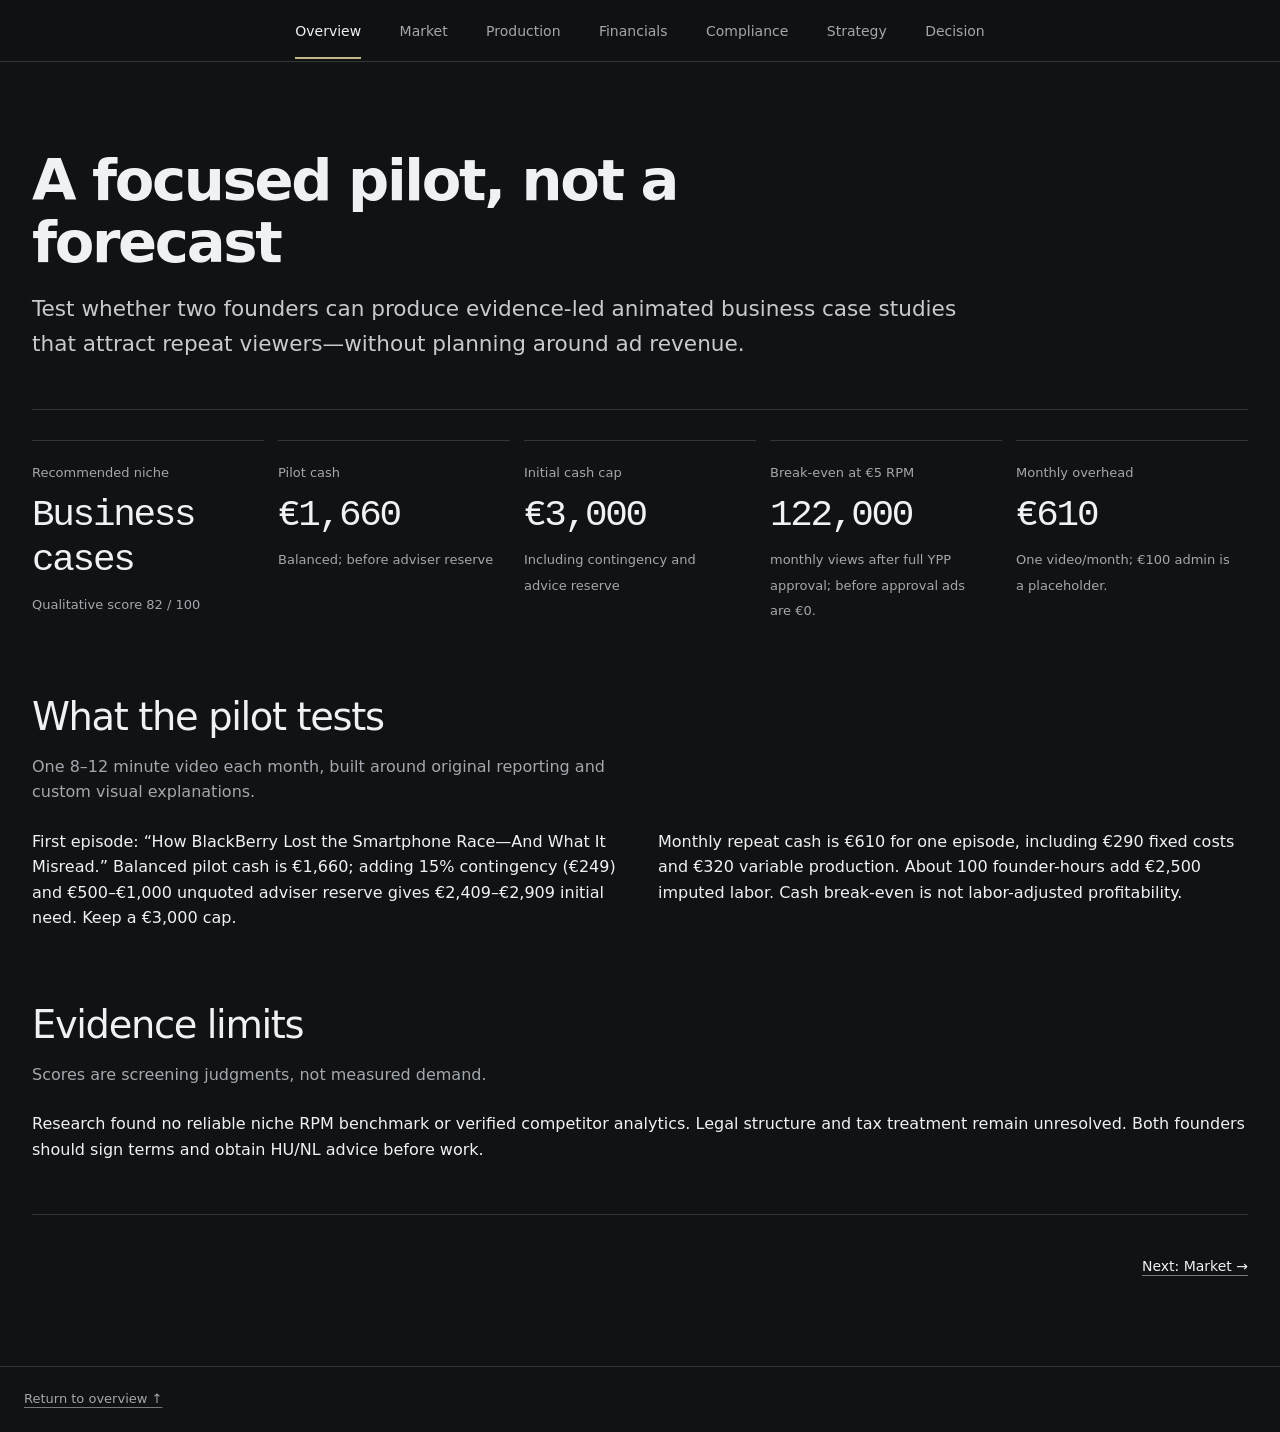
==== business-report/index.html @ 0f499d49 "Publish AI Video Plan 2027 project" ====
<!doctype html>
<html lang="en">
<head>
  <meta charset="utf-8"><meta name="viewport" content="width=device-width,initial-scale=1">
  <meta name="theme-color" content="#101214"><meta name="description" content="An evidence-led interactive business report on a proposed AI-assisted video channel.">
  <title>AI Video Monetization Plan 2027</title><link rel="stylesheet" href="styles.css"><link rel="stylesheet" href="responsive.css">
  <script src="data.js" defer></script><script src="app.js" defer></script><script src="finance.js" defer></script><script src="extra.js" defer></script><script src="boot.js" defer></script>
</head>
<body>
  <a class="skip" href="#main">Skip to report</a>
  <header class="topbar"><button class="menu-toggle" aria-expanded="false" aria-controls="primary-nav">Sections</button>
    <nav id="primary-nav" aria-label="Report sections"><div id="nav-links"></div></nav>
  </header>
  <main id="main" tabindex="-1"><div id="app" aria-live="polite"></div><div hidden aria-hidden="true"><span id="overview"></span><span id="market"></span><span id="production"></span><span id="financials"></span><span id="compliance"></span><span id="strategy"></span><span id="decision"></span></div></main>
  <footer class="site-footer"><a href="#overview">Return to overview ↑</a></footer>
</body>
</html>
---- business-report/styles.css ----
:root{color-scheme:dark;--bg:#101214;--surface:#191c1f;--surface2:#22262a;--text:#f0f1f2;--muted:#a2a8ad;--line:#30363b;--accent:#c5b58a;--green:#8db5a0;--red:#d58d83;--blue:#91a9bc;--max:1320px;--sans:Inter,ui-sans-serif,system-ui,-apple-system,"Segoe UI",sans-serif;--mono:ui-monospace,"SFMono-Regular",Consolas,monospace}*{box-sizing:border-box}html{scroll-behavior:smooth}body{margin:0;background:var(--bg);color:var(--text);font:16px/1.6 var(--sans);font-feature-settings:"tnum" 1,"ss01" 1}a{color:inherit;text-decoration-color:#747b80;text-underline-offset:4px}a:hover{color:var(--accent)}button,input,select{font:inherit}button,a,input,select{accent-color:var(--accent)}button{color:inherit}.skip{position:absolute;left:-999px;top:8px}.skip:focus{left:8px;z-index:20;background:var(--surface);padding:10px}.topbar{height:auto;min-height:62px;border-bottom:1px solid var(--line);position:sticky;top:0;background:#101214f2;backdrop-filter:blur(12px);z-index:10;display:flex;justify-content:center;align-items:center}.topbar nav{width:100%;max-width:var(--max);padding:0 28px}.menu-toggle{display:none}#nav-links{display:flex;justify-content:center;gap:clamp(14px,3vw,40px)}.page-head{display:grid;grid-template-columns:minmax(0,1fr);gap:18px;align-items:start;padding:24px 0 32px;border-bottom:1px solid var(--line)}h1{font-size:clamp(2.25rem,4.5vw,4rem);line-height:1.08;letter-spacing:-.04em;font-weight:560;max-width:900px;margin:8px 0 18px}h2{font-size:clamp(1.65rem,3vw,2.45rem);line-height:1.16;letter-spacing:-.035em;font-weight:520;margin:0 0 14px}h3{font-size:1.12rem;line-height:1.3;margin:0 0 10px;font-weight:560}p{margin:0 0 16px}.lead{font-size:clamp(1.08rem,1.7vw,1.35rem);color:#c6cbcf;max-width:68ch}.muted,.note{color:var(--muted)}.eyeline{font-size:12px;color:var(--accent);margin:0 0 8px}.page-side{border-left:1px solid var(--line);padding:4px 0 4px 24px;color:var(--muted);font-size:14px}.section{padding:52px 0 4px}.section-head{display:flex;justify-content:space-between;gap:24px;align-items:end;margin:0 0 24px}.section-head p{max-width:58ch;color:var(--muted);margin:0}#nav-links a{text-decoration:none;color:var(--muted);padding:18px 0 15px;border-bottom:2px solid transparent;font-size:14px}#nav-links a[aria-current=page]{color:var(--text);border-color:var(--accent)}main{max-width:var(--max);margin:auto;padding:56px 32px 88px;min-height:78vh}.grid{display:grid;gap:14px}.kpis{grid-template-columns:repeat(5,minmax(0,1fr));margin-top:30px}.metric,.panel{border-top:1px solid var(--line);padding:18px 16px 20px 0}.metric strong{display:block;font:500 clamp(1.65rem,3vw,2.35rem)/1.2 var(--mono);letter-spacing:-.06em;margin:8px 0}.metric span,.small{font-size:13px;color:var(--muted)}.columns{grid-template-columns:repeat(2,minmax(0,1fr));gap:36px}.three{grid-template-columns:repeat(3,minmax(0,1fr));gap:16px}.panel{padding:20px;background:var(--surface);border:1px solid var(--line)}.panel p:last-child{margin-bottom:0}.rule{border:0;border-top:1px solid var(--line);margin:28px 0}.callout{border-left:2px solid var(--accent);padding:10px 0 10px 18px;color:#d5d8da}.tag{display:inline-block;padding:3px 8px;border:1px solid var(--line);font-size:12px;color:var(--muted);border-radius:2px}.number{font-family:var(--mono);font-variant-numeric:tabular-nums}.table-wrap{overflow-x:auto;border:1px solid var(--line)}table{border-collapse:collapse;width:100%;min-width:640px}th,td{text-align:left;padding:12px 14px;border-bottom:1px solid var(--line);vertical-align:top}th{color:var(--muted);font-size:13px;font-weight:500}td{font-size:14px}.bar-row{display:grid;grid-template-columns:180px 1fr 50px;gap:12px;align-items:center;margin:12px 0;font-size:14px}.bar{height:8px;background:var(--surface2);position:relative}.bar i{display:block;height:100%;background:var(--accent)}.controls{display:grid;grid-template-columns:repeat(2,minmax(0,1fr));gap:18px}.field label{display:flex;justify-content:space-between;gap:10px;margin-bottom:6px;font-size:14px}.field output{font:14px var(--mono);color:var(--accent)}input[type=number],input[type=range],select{width:100%}input[type=number],select{background:var(--surface);border:1px solid var(--line);color:var(--text);padding:10px}input:focus,select:focus,button:focus-visible,a:focus-visible{outline:2px solid var(--accent);outline-offset:3px}.button-row{display:flex;gap:10px;flex-wrap:wrap}.btn{background:transparent;border:1px solid var(--line);padding:9px 13px;cursor:pointer}.btn:hover,.btn.active{border-color:var(--accent);color:var(--accent)}.result-grid{grid-template-columns:repeat(3,1fr)}.result{padding:14px 0;border-top:1px solid var(--line)}.result strong{display:block;font:500 1.35rem var(--mono);margin-top:5px}.stage-list{display:grid;grid-template-columns:repeat(4,minmax(0,1fr));gap:8px}.stage{background:var(--surface);border:1px solid var(--line);padding:12px;text-align:left;cursor:pointer;min-height:62px}.stage[aria-pressed=true]{border-color:var(--accent);color:var(--accent)}.stage-detail{min-height:210px}.checklist{padding:0;list-style:none}.checklist li{padding:14px 0;border-bottom:1px solid var(--line);display:grid;grid-template-columns:24px 1fr;gap:12px}.checklist input{margin-top:5px}.status{font-size:12px;color:var(--accent)}.timeline{display:grid;grid-template-columns:repeat(4,1fr);gap:0;border-top:1px solid var(--line)}.quarter{padding:20px 16px 0 0;border-right:1px solid var(--line)}.quarter:last-child{border:0}.q h3{margin:10px 0}.site-footer{border-top:1px solid var(--line);padding:22px max(24px,calc((100% - var(--max))/2));display:flex;justify-content:space-between;color:var(--muted);font-size:13px}.source-list{display:flex;flex-wrap:wrap;gap:8px}.source-list a{font-size:13px}.chart{width:100%;height:auto;display:block}.details{border-top:1px solid var(--line);padding:14px 0}.details summary{cursor:pointer}.details p{margin:12px 0 0}.pager{display:flex;justify-content:space-between;padding-top:40px;margin-top:48px;border-top:1px solid var(--line)}.pager a{font-size:14px}.fine{font-size:13px;color:var(--muted)}@media(max-width:800px){main{padding:32px 22px 64px}.page-head{grid-template-columns:1fr;gap:18px}.page-side{border-left:0;border-top:1px solid var(--line);padding:14px 0 0}.kpis{grid-template-columns:repeat(2,1fr)}.columns{grid-template-columns:1fr;gap:18px}.three{grid-template-columns:1fr 1fr}.timeline{grid-template-columns:repeat(2,1fr)}.stage-list{grid-template-columns:repeat(3,1fr)}.bar-row{grid-template-columns:140px 1fr 42px}}@media(max-width:560px){.topbar{justify-content:space-between;align-items:flex-start;padding:10px 16px;min-height:56px}.menu-toggle{display:block;background:transparent;border:1px solid var(--line);padding:7px 12px;cursor:pointer}.topbar nav{width:auto;padding:0}.topbar nav:not(.open) #nav-links{display:none}.topbar nav.open #nav-links{position:absolute;top:56px;right:0;left:0;padding:8px 20px 18px;background:var(--bg);border-bottom:1px solid var(--line);display:grid;gap:0}.topbar nav.open #nav-links a{padding:10px 0}.kpis,.three,.controls,.result-grid{grid-template-columns:1fr 1fr}.bar-row{grid-template-columns:110px 1fr 36px;font-size:12px;gap:8px}.stage-list{grid-template-columns:repeat(2,1fr)}.timeline{grid-template-columns:1fr}.quarter{border-right:0;border-bottom:1px solid var(--line);padding-bottom:14px}.section{padding-top:38px}.site-footer{padding:18px 22px;gap:16px}}
---- business-report/responsive.css ----
.site-footer{gap:16px}.stage-list{display:grid;grid-template-columns:repeat(4,minmax(0,1fr));gap:8px}.stage{background:var(--surface);border:1px solid var(--line);padding:12px;text-align:left;cursor:pointer;min-height:60px}.stage[aria-pressed=true]{border-color:var(--accent);color:var(--accent)}.stage-detail{min-height:170px}.timeline{display:grid;grid-template-columns:repeat(4,1fr);border-top:1px solid var(--line)}.quarter{padding:18px 14px 0 0;border-right:1px solid var(--line)}.quarter:last-child{border:0}.result strong{font:500 1.2rem var(--mono)}.checklist{list-style:none;padding:0}.checklist li{display:grid;grid-template-columns:24px 1fr;gap:12px;padding:14px 0;border-bottom:1px solid var(--line)}.details{border-top:1px solid var(--line);padding:14px 0}.details summary{cursor:pointer}@media(max-width:800px){.page-head{grid-template-columns:1fr;gap:18px}.kpis{grid-template-columns:repeat(2,1fr)}.columns{grid-template-columns:1fr}.timeline{grid-template-columns:repeat(2,1fr)}.stage-list{grid-template-columns:repeat(3,1fr)}}@media(max-width:560px){.topbar{justify-content:space-between;align-items:flex-start;padding:10px 16px;min-height:56px}.menu-toggle{display:block;background:transparent;border:1px solid var(--line);padding:7px 12px}.topbar nav{width:auto;padding:0}.topbar nav:not(.open) #nav-links{display:none}.topbar nav.open #nav-links{position:absolute;top:56px;right:0;left:0;padding:8px 20px 18px;background:var(--bg);border-bottom:1px solid var(--line);display:grid;gap:0}.topbar nav.open #nav-links a{padding:10px 0}.timeline{grid-template-columns:1fr}.quarter{border-right:0;border-bottom:1px solid var(--line);padding-bottom:14px}.stage-list{grid-template-columns:repeat(2,1fr)}.controls{grid-template-columns:1fr}.bar-row{grid-template-columns:110px 1fr 42px}.site-footer{flex-wrap:wrap}main{padding:32px 22px 64px}}
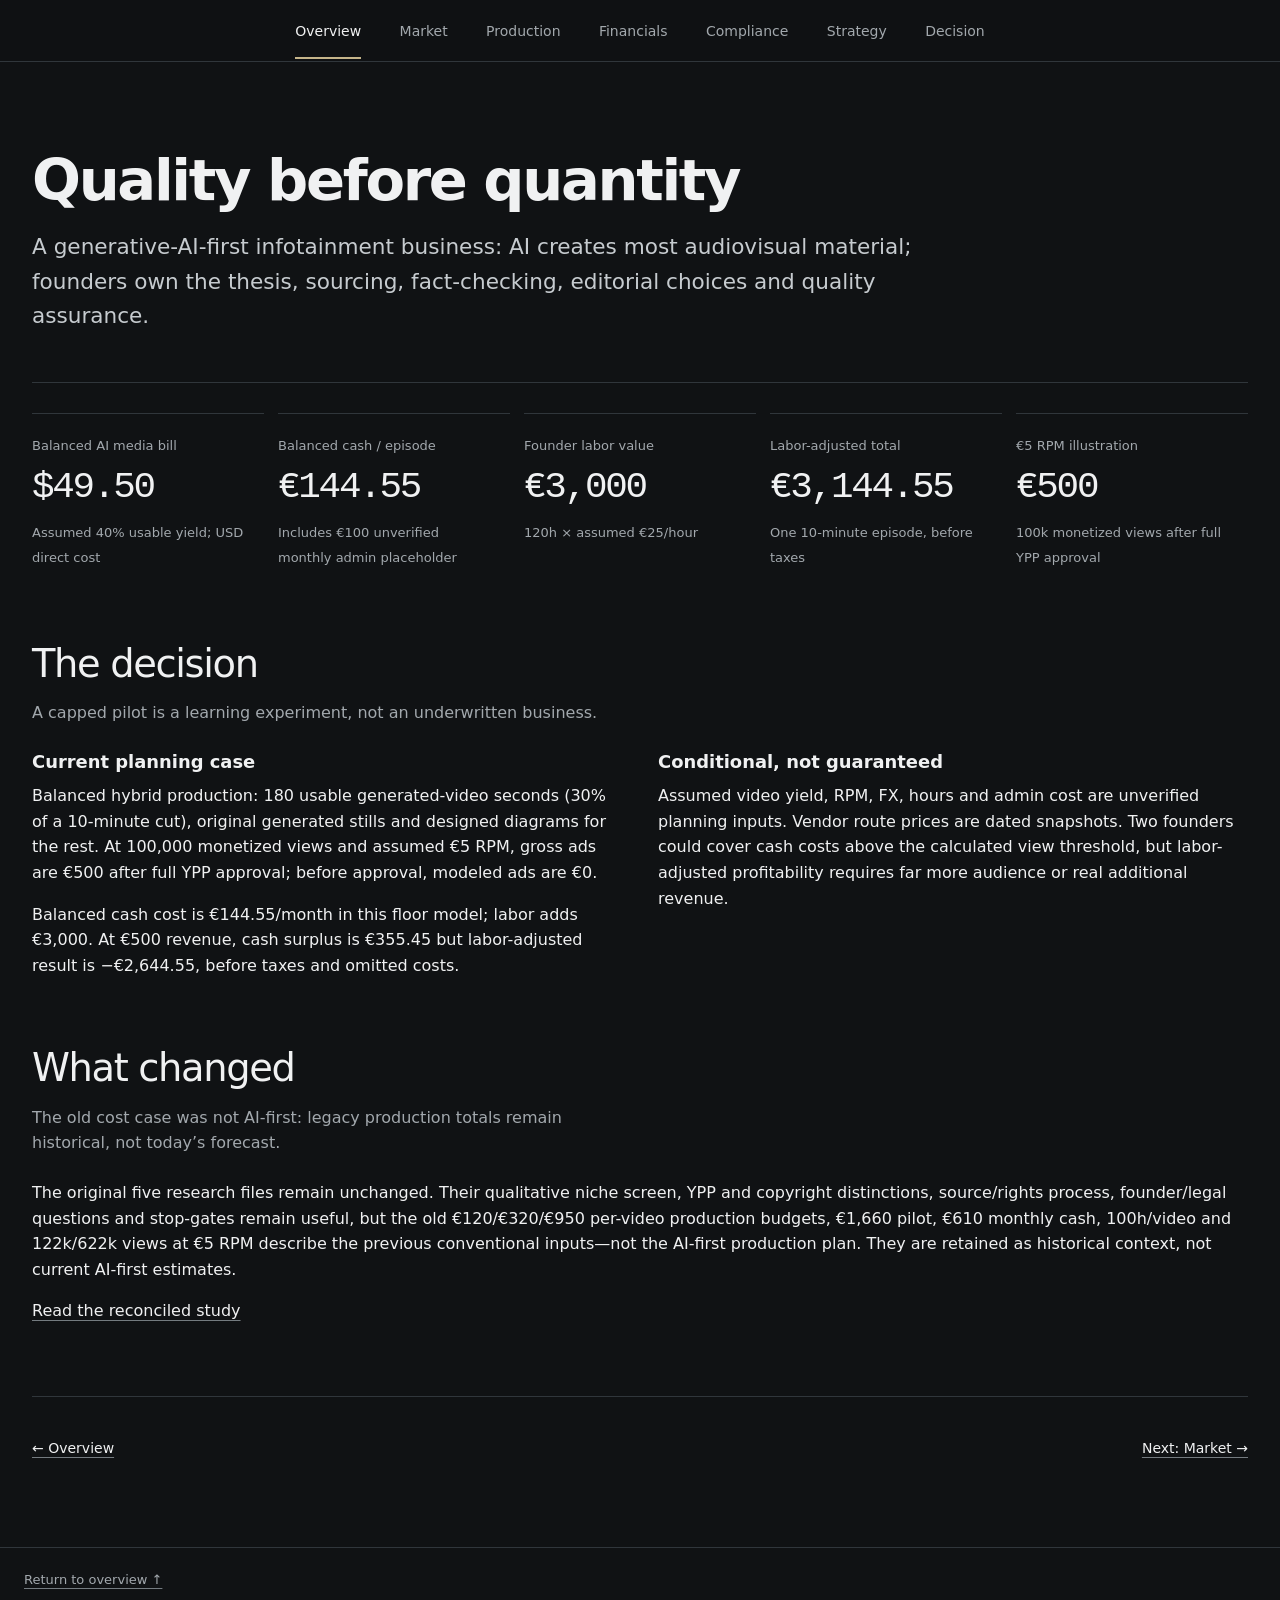
==== commit 390310ee: "Fix AI-first report rendering and publish site" ====
--- a/business-report/index.html
+++ b/business-report/index.html
@@ -2,9 +2,9 @@
 <html lang="en">
 <head>
   <meta charset="utf-8"><meta name="viewport" content="width=device-width,initial-scale=1">
-  <meta name="theme-color" content="#101214"><meta name="description" content="An evidence-led interactive business report on a proposed AI-assisted video channel.">
+  <meta name="theme-color" content="#101214"><meta name="description" content="A research-led interactive report on a genuinely generative-AI-first YouTube infotainment business.">
   <title>AI Video Monetization Plan 2027</title><link rel="stylesheet" href="styles.css"><link rel="stylesheet" href="responsive.css">
-  <script src="data.js" defer></script><script src="app.js" defer></script><script src="finance.js" defer></script><script src="extra.js" defer></script><script src="boot.js" defer></script>
+  <script src="data.js" defer></script><script src="ai-first.js" defer></script>
 </head>
 <body>
   <a class="skip" href="#main">Skip to report</a>
